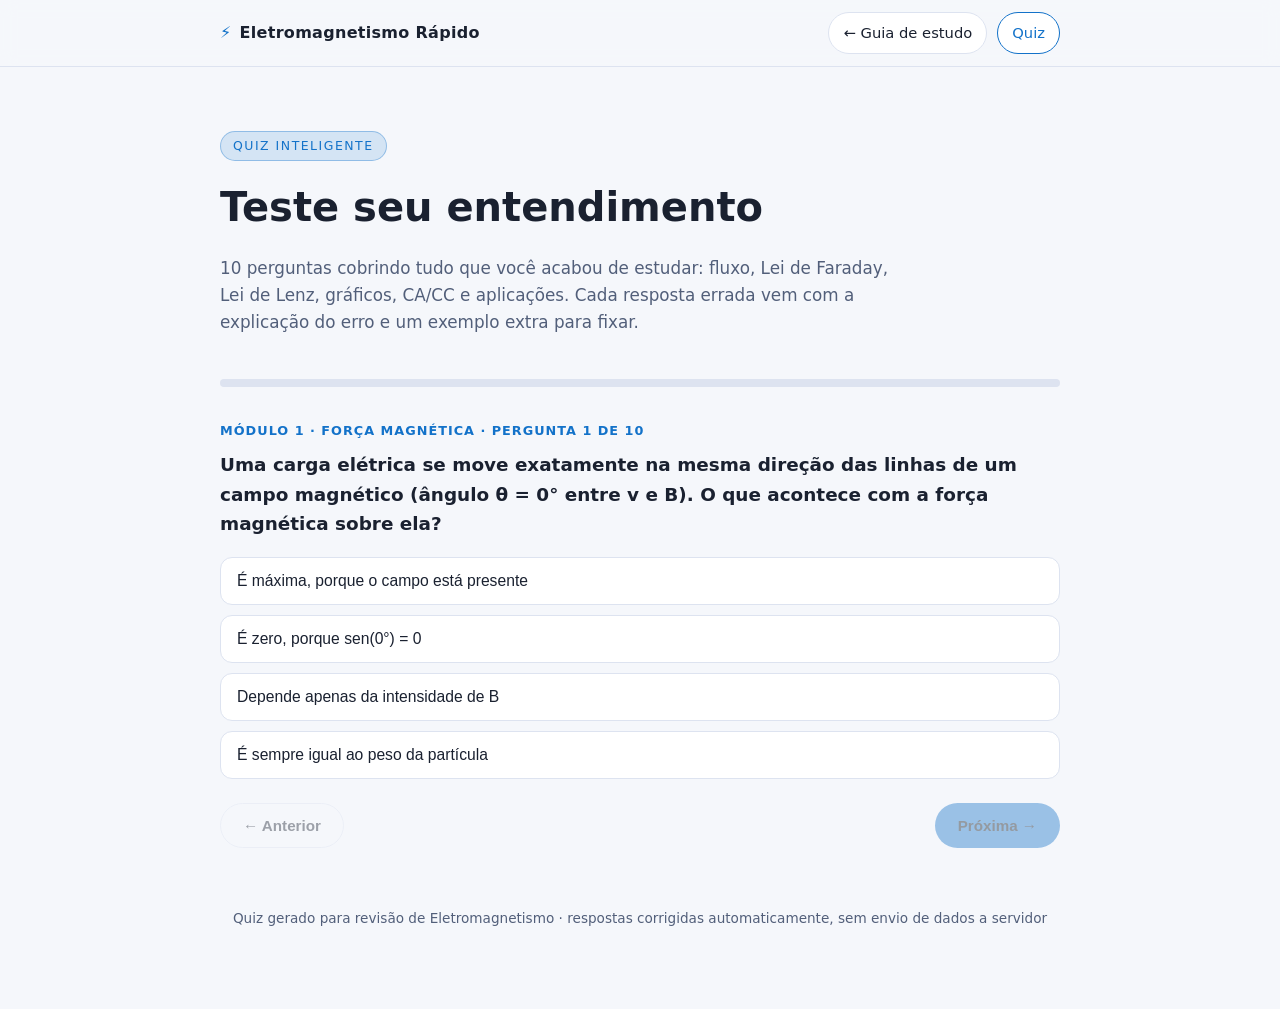
==== quiz.html @ b61e600c "Guia de estudo + quiz de Eletromagnetismo (Indução/Lei de Faraday)" ====
<!doctype html>
<html lang="pt-BR">
<head>
<meta charset="UTF-8" />
<meta name="viewport" content="width=device-width, initial-scale=1.0" />
<title>Quiz — Eletromagnetismo em 2 Horas</title>
<meta name="description" content="Quiz inteligente de Indução Eletromagnética com correção, explicação dos erros e exemplos para melhorar rápido." />
<link rel="stylesheet" href="style.css" />
</head>
<body>

<div class="top-nav">
  <div class="top-nav-inner">
    <a class="brand" href="index.html"><span class="spark">⚡</span> Eletromagnetismo Rápido</a>
    <div class="nav-links">
      <a href="index.html">← Guia de estudo</a>
      <a href="quiz.html" class="active">Quiz</a>
    </div>
  </div>
</div>

<div class="wrap">
  <header class="hero">
    <span class="kicker">Quiz inteligente</span>
    <h1>Teste seu entendimento</h1>
    <p class="subtitle">10 perguntas cobrindo tudo que você acabou de estudar: fluxo, Lei de Faraday, Lei de Lenz, gráficos, CA/CC e aplicações. Cada resposta errada vem com a explicação do erro e um exemplo extra para fixar.</p>
  </header>

  <div class="progress-wrap"><div id="progress-bar"></div></div>

  <div id="quiz-root"></div>

  <div id="results">
    <h2>Resultado</h2>
    <div class="score-ring" id="score-ring" style="--pct:0"><span id="score-text">0/10</span></div>
    <p id="score-msg" style="color:var(--muted); max-width:55ch; margin:0 auto 26px;"></p>
    <div id="review-list" style="text-align:left;"></div>
    <div class="cta-row" style="justify-content:center;">
      <button class="btn primary" id="retry-btn" type="button">Refazer o quiz</button>
      <a class="btn ghost" href="index.html">Rever o guia de estudo</a>
    </div>
  </div>

  <footer>Quiz gerado para revisão de Eletromagnetismo · respostas corrigidas automaticamente, sem envio de dados a servidor</footer>
</div>

<script src="quiz.js"></script>
</body>
</html>
---- style.css ----
:root {
  --bg: #0f1420;
  --bg-soft: #161d2e;
  --card: #1b2538;
  --text: #e7ecf7;
  --muted: #a7b2c9;
  --accent: #5ec8ff;
  --accent2: #ffcc5e;
  --good: #5ee6a0;
  --bad: #ff6b7a;
  --border: #2a3550;
  --radius: 16px;
}

@media (prefers-color-scheme: light) {
  :root {
    --bg: #f5f7fb;
    --bg-soft: #ffffff;
    --card: #ffffff;
    --text: #1a2130;
    --muted: #525f7a;
    --accent: #1372c9;
    --accent2: #c97d10;
    --good: #0e9f5f;
    --bad: #d83a4a;
    --border: #dde3f0;
  }
}
:root[data-theme="dark"] {
  --bg: #0f1420; --bg-soft: #161d2e; --card: #1b2538; --text: #e7ecf7;
  --muted: #a7b2c9; --accent: #5ec8ff; --accent2: #ffcc5e; --good: #5ee6a0;
  --bad: #ff6b7a; --border: #2a3550;
}
:root[data-theme="light"] {
  --bg: #f5f7fb; --bg-soft: #ffffff; --card: #ffffff; --text: #1a2130;
  --muted: #525f7a; --accent: #1372c9; --accent2: #c97d10; --good: #0e9f5f;
  --bad: #d83a4a; --border: #dde3f0;
}

* { box-sizing: border-box; }
html, body { margin: 0; padding: 0; }
body {
  background: var(--bg);
  color: var(--text);
  font-family: "Segoe UI", system-ui, -apple-system, Roboto, Arial, sans-serif;
  line-height: 1.6;
  overflow-x: hidden;
}

.wrap {
  max-width: 880px;
  margin: 0 auto;
  padding: 28px 20px 80px;
}

.top-nav {
  position: sticky;
  top: 0;
  z-index: 50;
  background: color-mix(in srgb, var(--bg) 88%, transparent);
  backdrop-filter: blur(8px);
  border-bottom: 1px solid var(--border);
}
.top-nav-inner {
  max-width: 880px;
  margin: 0 auto;
  padding: 12px 20px;
  display: flex;
  align-items: center;
  justify-content: space-between;
  gap: 12px;
  flex-wrap: wrap;
}
.brand { font-weight: 800; letter-spacing: 0.3px; color: var(--text); text-decoration: none; display:flex; align-items:center; gap:8px; }
.brand .spark { color: var(--accent); }
.nav-links { display: flex; gap: 10px; flex-wrap: wrap; }
.nav-links a {
  color: var(--text);
  text-decoration: none;
  font-size: 0.92rem;
  padding: 8px 14px;
  border-radius: 999px;
  border: 1px solid var(--border);
  background: var(--bg-soft);
  white-space: nowrap;
}
.nav-links a.active, .nav-links a:hover { border-color: var(--accent); color: var(--accent); }

header.hero {
  padding: 36px 0 8px;
}
.kicker {
  display: inline-block;
  font-size: 0.78rem;
  letter-spacing: 1.5px;
  text-transform: uppercase;
  color: var(--accent);
  background: color-mix(in srgb, var(--accent) 14%, transparent);
  border: 1px solid color-mix(in srgb, var(--accent) 35%, transparent);
  padding: 4px 12px;
  border-radius: 999px;
  margin-bottom: 14px;
}
h1 { font-size: clamp(1.7rem, 4vw, 2.5rem); margin: 0 0 10px; }
.subtitle { color: var(--muted); font-size: 1.05rem; max-width: 65ch; }

.timebar {
  display: flex;
  gap: 10px;
  margin: 22px 0 6px;
  flex-wrap: wrap;
}
.pill {
  background: var(--card);
  border: 1px solid var(--border);
  border-radius: 999px;
  padding: 7px 14px;
  font-size: 0.85rem;
  color: var(--muted);
}
.pill b { color: var(--text); }

nav.toc {
  background: var(--card);
  border: 1px solid var(--border);
  border-radius: var(--radius);
  padding: 18px 20px;
  margin: 26px 0;
}
nav.toc h2 { margin: 0 0 10px; font-size: 1rem; color: var(--muted); font-weight: 700; text-transform: uppercase; letter-spacing: 0.5px;}
nav.toc ol { margin: 0; padding-left: 20px; columns: 2; gap: 20px; }
nav.toc li { margin-bottom: 6px; }
nav.toc a { color: var(--text); text-decoration: none; }
nav.toc a:hover { color: var(--accent); }
@media (max-width: 640px) { nav.toc ol { columns: 1; } }

section.module {
  margin: 48px 0;
  padding: 26px 24px;
  background: var(--card);
  border: 1px solid var(--border);
  border-radius: var(--radius);
  scroll-margin-top: 90px;
}
.module-head {
  display: flex;
  align-items: center;
  gap: 14px;
  margin-bottom: 6px;
}
.module-num {
  flex: none;
  width: 42px; height: 42px;
  border-radius: 12px;
  background: linear-gradient(135deg, var(--accent), var(--accent2));
  color: #0b0f1a;
  font-weight: 800;
  display: flex; align-items: center; justify-content: center;
  font-size: 1.1rem;
}
.module-head h2 { margin: 0; font-size: 1.35rem; }
.module-tag { color: var(--muted); font-size: 0.85rem; margin: 0 0 18px 56px; }

.box {
  border-radius: 12px;
  padding: 16px 18px;
  margin: 14px 0;
  border: 1px solid var(--border);
}
.box h3 { margin: 0 0 8px; font-size: 0.95rem; display:flex; align-items:center; gap:8px;}
.box.image { background: color-mix(in srgb, var(--accent) 8%, var(--bg-soft)); border-color: color-mix(in srgb, var(--accent) 30%, var(--border)); }
.box.example { background: color-mix(in srgb, var(--good) 8%, var(--bg-soft)); border-color: color-mix(in srgb, var(--good) 30%, var(--border)); }
.box.compare { background: color-mix(in srgb, var(--accent2) 10%, var(--bg-soft)); border-color: color-mix(in srgb, var(--accent2) 35%, var(--border)); }
.box p:last-child { margin-bottom: 0; }

.formula {
  font-family: "Cambria Math", Georgia, serif;
  font-size: 1.15rem;
  background: var(--bg);
  border: 1px dashed var(--border);
  border-radius: 10px;
  padding: 10px 16px;
  display: inline-block;
  margin: 10px 0;
}

table.compare-table { width: 100%; border-collapse: collapse; margin: 10px 0; font-size: 0.95rem; }
table.compare-table th, table.compare-table td { border: 1px solid var(--border); padding: 8px 10px; text-align: left; }
table.compare-table th { background: var(--bg-soft); }

.recall {
  margin-top: 16px;
  padding: 12px 16px;
  border-radius: 10px;
  background: var(--bg-soft);
  border-left: 4px solid var(--accent);
  font-size: 0.95rem;
}
.recall b { color: var(--accent); }

.mnemonic {
  background: linear-gradient(145deg, color-mix(in srgb, var(--accent) 12%, var(--card)), color-mix(in srgb, var(--accent2) 10%, var(--card)));
  border: 1px solid var(--border);
  border-radius: var(--radius);
  padding: 28px 26px;
}
.mnemonic h2 { margin-top: 0; }
.story-step {
  display: flex;
  gap: 14px;
  margin: 14px 0;
  align-items: flex-start;
}
.story-emoji { font-size: 1.6rem; flex: none; }

.cta-row { display: flex; gap: 12px; flex-wrap: wrap; margin-top: 30px; }
.btn {
  display: inline-block;
  padding: 13px 22px;
  border-radius: 999px;
  text-decoration: none;
  font-weight: 700;
  font-size: 0.95rem;
  border: 1px solid transparent;
}
.btn.primary { background: var(--accent); color: #06111c; }
.btn.ghost { background: transparent; border-color: var(--border); color: var(--text); }
.btn.primary:hover { opacity: 0.9; }
.btn.ghost:hover { border-color: var(--accent); color: var(--accent); }

footer { margin-top: 60px; color: var(--muted); font-size: 0.85rem; text-align: center; }

/* Quiz-specific */
.progress-wrap { background: var(--border); border-radius: 999px; height: 8px; overflow: hidden; margin: 18px 0 30px; }
#progress-bar { height: 100%; width: 0%; background: linear-gradient(90deg, var(--accent), var(--accent2)); transition: width 0.3s ease; }

.quiz-card { display: none; }
.quiz-card.active { display: block; }
.quiz-card .qtag { color: var(--accent); font-size: 0.8rem; text-transform: uppercase; letter-spacing: 1px; font-weight: 700; }
.quiz-card h3 { margin: 8px 0 18px; font-size: 1.15rem; }
.options { display: flex; flex-direction: column; gap: 10px; }
.option {
  text-align: left;
  padding: 14px 16px;
  border-radius: 12px;
  border: 1px solid var(--border);
  background: var(--bg-soft);
  color: var(--text);
  cursor: pointer;
  font-size: 0.98rem;
  transition: all 0.15s ease;
}
.option:hover:not(:disabled) { border-color: var(--accent); }
.option.correct { background: color-mix(in srgb, var(--good) 22%, var(--bg-soft)); border-color: var(--good); }
.option.incorrect { background: color-mix(in srgb, var(--bad) 20%, var(--bg-soft)); border-color: var(--bad); }
.option:disabled { cursor: default; }

.feedback {
  margin-top: 18px;
  padding: 16px 18px;
  border-radius: 12px;
  display: none;
}
.feedback.show { display: block; }
.feedback.ok { background: color-mix(in srgb, var(--good) 14%, var(--bg-soft)); border: 1px solid var(--good); }
.feedback.no { background: color-mix(in srgb, var(--bad) 14%, var(--bg-soft)); border: 1px solid var(--bad); }
.feedback .verdict { font-weight: 800; margin-bottom: 6px; }
.feedback .verdict.ok-text { color: var(--good); }
.feedback .verdict.no-text { color: var(--bad); }
.feedback .example { margin-top: 10px; padding-top: 10px; border-top: 1px dashed var(--border); font-size: 0.92rem; color: var(--muted); }
.feedback .example b { color: var(--text); }

.quiz-nav { display: flex; justify-content: space-between; margin-top: 24px; }

#results { display: none; text-align: center; }
#results.show { display: block; }
.score-ring {
  width: 150px; height: 150px; border-radius: 50%; margin: 10px auto 20px;
  display: flex; align-items: center; justify-content: center;
  font-size: 2.1rem; font-weight: 800;
  background: conic-gradient(var(--accent) calc(var(--pct, 0) * 1%), var(--border) 0);
}
.score-ring span { background: var(--bg); width: 118px; height: 118px; border-radius: 50%; display:flex; align-items:center; justify-content:center; }
.review-item { text-align: left; padding: 14px 16px; border-radius: 12px; border: 1px solid var(--border); margin-bottom: 10px; background: var(--bg-soft); }
.review-item.wrong { border-left: 4px solid var(--bad); }
.review-item.right { border-left: 4px solid var(--good); }
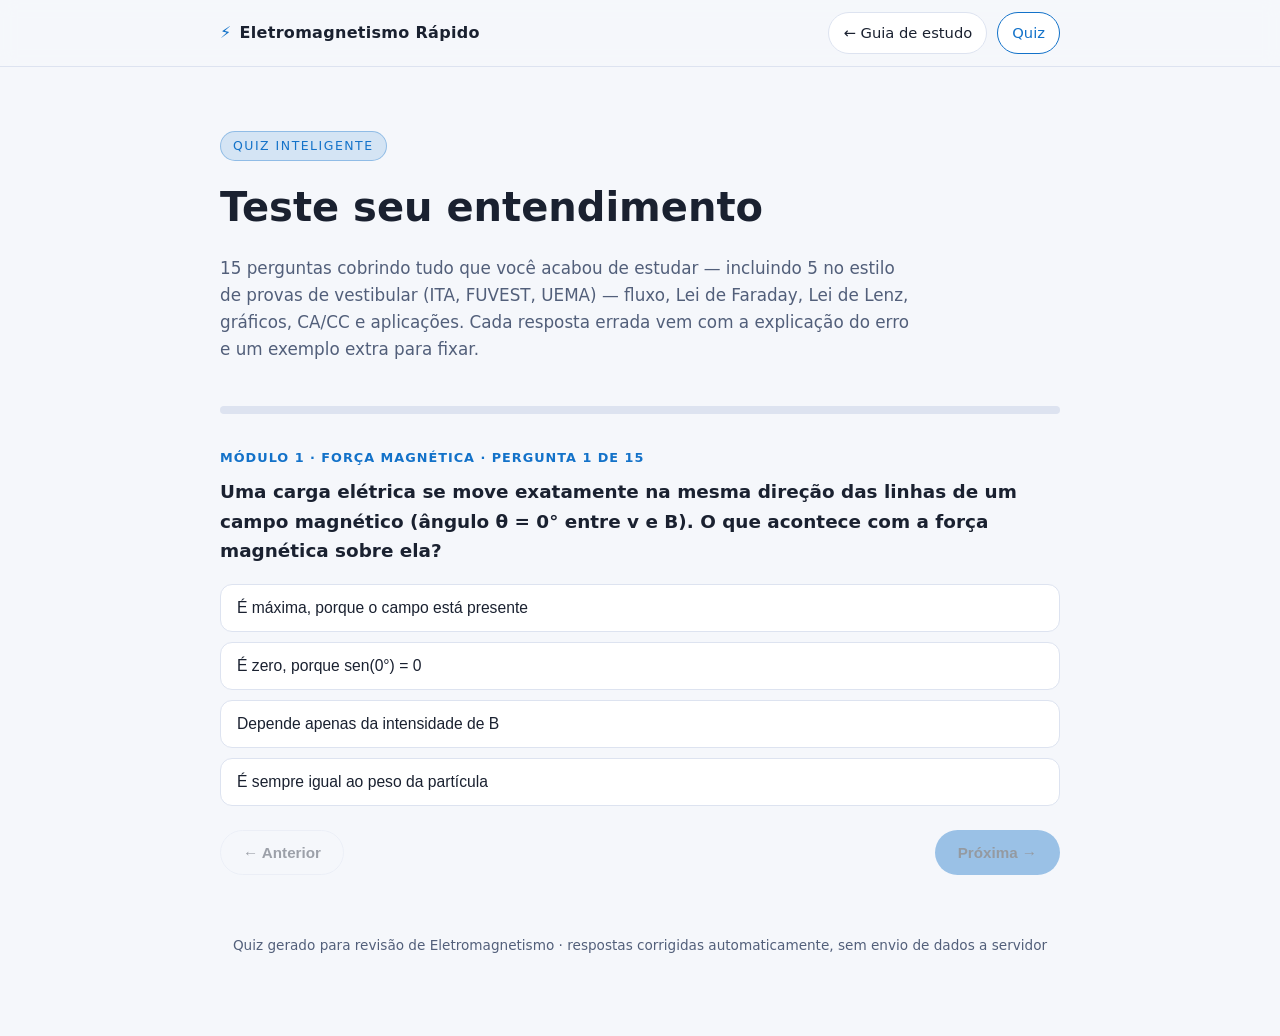
==== commit b24b5255: "Adiciona 5 perguntas estilo vestibular ao quiz (15 no total)" ====
--- a/quiz.html
+++ b/quiz.html
@@ -23,7 +23,7 @@
   <header class="hero">
     <span class="kicker">Quiz inteligente</span>
     <h1>Teste seu entendimento</h1>
-    <p class="subtitle">10 perguntas cobrindo tudo que você acabou de estudar: fluxo, Lei de Faraday, Lei de Lenz, gráficos, CA/CC e aplicações. Cada resposta errada vem com a explicação do erro e um exemplo extra para fixar.</p>
+    <p class="subtitle">15 perguntas cobrindo tudo que você acabou de estudar — incluindo 5 no estilo de provas de vestibular (ITA, FUVEST, UEMA) — fluxo, Lei de Faraday, Lei de Lenz, gráficos, CA/CC e aplicações. Cada resposta errada vem com a explicação do erro e um exemplo extra para fixar.</p>
   </header>
 
   <div class="progress-wrap"><div id="progress-bar"></div></div>
@@ -32,7 +32,7 @@
 
   <div id="results">
     <h2>Resultado</h2>
-    <div class="score-ring" id="score-ring" style="--pct:0"><span id="score-text">0/10</span></div>
+    <div class="score-ring" id="score-ring" style="--pct:0"><span id="score-text">0/15</span></div>
     <p id="score-msg" style="color:var(--muted); max-width:55ch; margin:0 auto 26px;"></p>
     <div id="review-list" style="text-align:left;"></div>
     <div class="cta-row" style="justify-content:center;">
